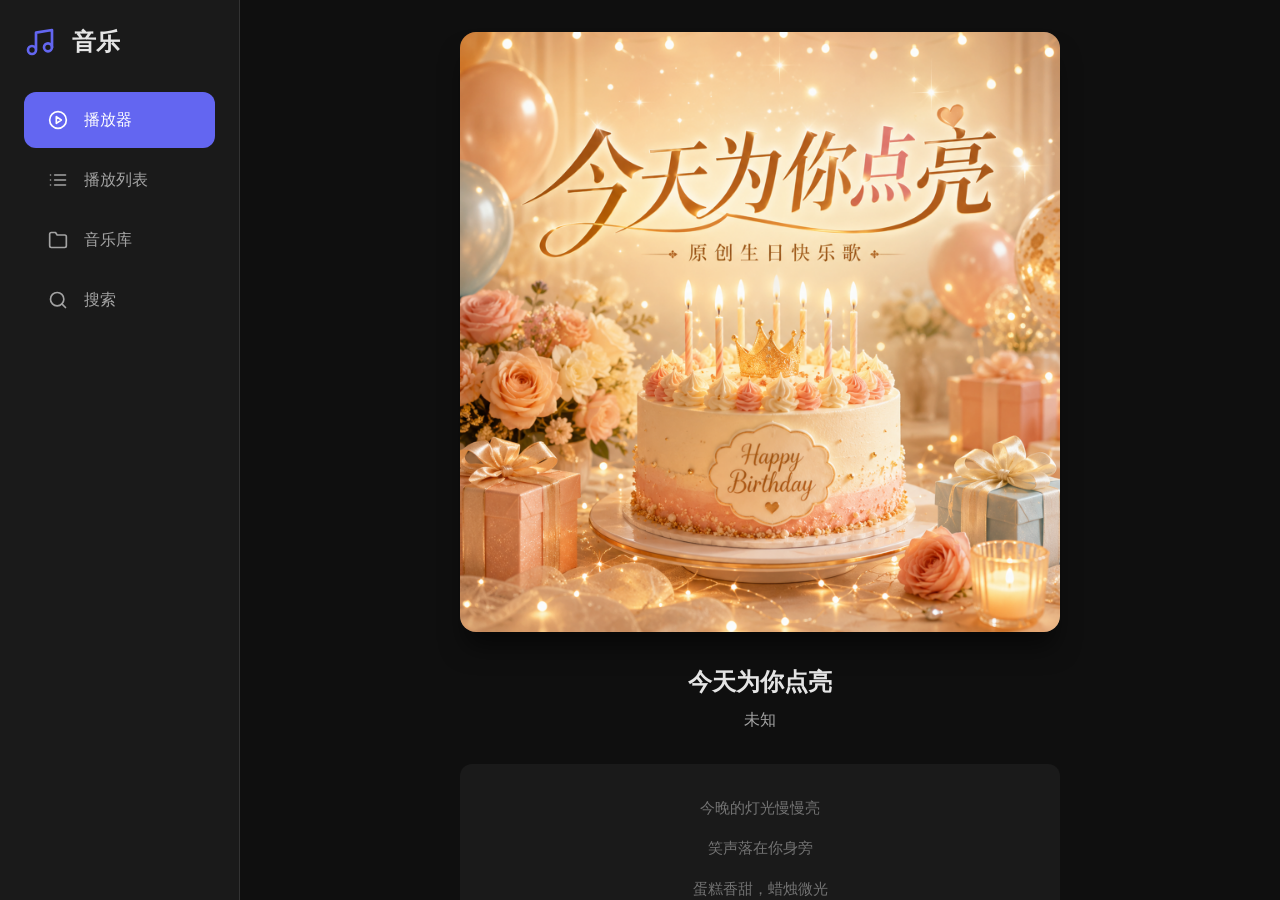
==== web/index.html @ 067a23fb "Add Android build with GitHub Actions support" ====
<!DOCTYPE html>
<html lang="zh-CN">
<head>
    <meta charset="UTF-8">
    <meta name="viewport" content="width=device-width, initial-scale=1.0, maximum-scale=1.0, user-scalable=no">
    <meta name="theme-color" content="#0f0f0f">
    <title>音乐播放器</title>
    
    <link rel="stylesheet" href="styles/reset.css">
    <link rel="stylesheet" href="styles/variables.css">
    <link rel="stylesheet" href="styles/layout.css">
    <link rel="stylesheet" href="styles/components.css">
    <link rel="stylesheet" href="styles/responsive.css">
</head>
<body>
    <div id="app">
        <!-- 侧边导航栏（桌面端） -->
        <nav class="sidebar">
            <div class="sidebar-header">
                <svg class="logo-icon" viewBox="0 0 24 24" fill="none" stroke="currentColor">
                    <path d="M9 18V5l12-2v13M9 18c0 1.657-1.343 3-3 3s-3-1.343-3-3 1.343-3 3-3 3 1.343 3 3z"/>
                    <path d="M21 16c0 1.657-1.343 3-3 3s-3-1.343-3-3 1.343-3 3-3 3 1.343 3 3z"/>
                </svg>
                <h1 class="logo-text">音乐</h1>
            </div>
            <ul class="nav-menu">
                <li class="nav-item active" data-view="player">
                    <svg viewBox="0 0 24 24"><circle cx="12" cy="12" r="10"/><polygon points="10 8 16 12 10 16"/></svg>
                    <span>播放器</span>
                </li>
                <li class="nav-item" data-view="playlist">
                    <svg viewBox="0 0 24 24"><path d="M8 6h13M8 12h13M8 18h13M3 6h.01M3 12h.01M3 18h.01"/></svg>
                    <span>播放列表</span>
                </li>
                <li class="nav-item" data-view="library">
                    <svg viewBox="0 0 24 24"><path d="M22 19a2 2 0 0 1-2 2H4a2 2 0 0 1-2-2V5a2 2 0 0 1 2-2h5l2 3h9a2 2 0 0 1 2 2z"/></svg>
                    <span>音乐库</span>
                </li>
                <li class="nav-item" data-view="search">
                    <svg viewBox="0 0 24 24"><circle cx="11" cy="11" r="8"/><path d="m21 21-4.35-4.35"/></svg>
                    <span>搜索</span>
                </li>
            </ul>
        </nav>

        <!-- 主内容区 -->
        <main class="main-content">
            <!-- 播放器视图 -->
            <section class="view" id="player-view">
                <div class="player-container">
                    <div class="player-cover">
                        <img id="cover-image" src="" alt="专辑封面" class="cover-img">
                        <div class="cover-placeholder">
                            <svg viewBox="0 0 24 24"><path d="M9 18V5l12-2v13M9 18c0 1.657-1.343 3-3 3s-3-1.343-3-3 1.343-3 3-3 3 1.343 3 3zM21 16c0 1.657-1.343 3-3 3s-3-1.343-3-3 1.343-3 3-3 3 1.343 3 3z"/></svg>
                        </div>
                    </div>
                    <div class="player-info">
                        <h2 class="track-title" id="track-title">选择音乐开始播放</h2>
                        <p class="track-artist" id="track-artist">未知艺术家</p>
                    </div>
                    <!-- 内联歌词（播放页直接可见） -->
                    <div class="player-lyrics" id="player-lyrics">
                        <p class="lyrics-empty">选择歌曲后显示歌词</p>
                    </div>
                    <div class="player-visualizer">
                        <canvas id="visualizer-canvas"></canvas>
                    </div>
                    <div class="player-progress">
                        <span class="time-current" id="time-current">0:00</span>
                        <div class="progress-bar" id="progress-bar">
                            <div class="progress-fill" id="progress-fill"></div>
                            <div class="progress-handle" id="progress-handle"></div>
                        </div>
                        <span class="time-duration" id="time-duration">0:00</span>
                    </div>
                    <div class="player-controls">
                        <button class="control-btn" id="btn-mode" title="播放模式">
                            <svg viewBox="0 0 24 24"><path d="M17 1l4 4-4 4M3 11V9a4 4 0 0 1 4-4h14M7 23l-4-4 4-4M21 13v2a4 4 0 0 1-4 4H3"/></svg>
                        </button>
                        <button class="control-btn" id="btn-prev" title="上一首">
                            <svg viewBox="0 0 24 24"><polygon points="11 19 2 12 11 5"/><polygon points="22 19 13 12 22 5"/></svg>
                        </button>
                        <button class="control-btn control-btn-play" id="btn-play" title="播放">
                            <svg class="icon-play" viewBox="0 0 24 24"><polygon points="5 3 19 12 5 21"/></svg>
                            <svg class="icon-pause" viewBox="0 0 24 24" style="display:none;"><rect x="6" y="4" width="4" height="16"/><rect x="14" y="4" width="4" height="16"/></svg>
                        </button>
                        <button class="control-btn" id="btn-next" title="下一首">
                            <svg viewBox="0 0 24 24"><polygon points="13 19 22 12 13 5"/><polygon points="2 19 11 12 2 5"/></svg>
                        </button>
                        <button class="control-btn" id="btn-lyrics" title="歌词">
                            <svg viewBox="0 0 24 24"><path d="M14 2H6a2 2 0 0 0-2 2v16a2 2 0 0 0 2 2h12a2 2 0 0 0 2-2V8z"/><polyline points="14 2 14 8 20 8"/><line x1="8" y1="13" x2="16" y2="13"/><line x1="8" y1="17" x2="14" y2="17"/></svg>
                        </button>
                        <button class="control-btn" id="btn-volume" title="音量">
                            <svg class="icon-volume-high" viewBox="0 0 24 24"><polygon points="11 5 6 9 2 9 2 15 6 15 11 19"/><path d="M19.07 4.93a10 10 0 0 1 0 14.14M15.54 8.46a5 5 0 0 1 0 7.07"/></svg>
                            <svg class="icon-volume-mute" viewBox="0 0 24 24" style="display:none;"><polygon points="11 5 6 9 2 9 2 15 6 15 11 19"/><line x1="23" y1="9" x2="17" y2="15"/><line x1="17" y1="9" x2="23" y2="15"/></svg>
                        </button>
                    </div>
                    <div class="player-volume">
                        <div class="volume-bar" id="volume-bar">
                            <div class="volume-fill" id="volume-fill"></div>
                            <div class="volume-handle" id="volume-handle"></div>
                        </div>
                    </div>
                </div>
            </section>

            <!-- 播放列表视图 -->
            <section class="view" id="playlist-view" style="display:none;">
                <div class="view-header">
                    <h2>播放列表</h2>
                    <button class="btn-secondary" id="btn-clear-playlist">清空列表</button>
                </div>
                <div class="playlist-container" id="playlist-container">
                    <div class="empty-state">
                        <svg viewBox="0 0 24 24"><path d="M8 6h13M8 12h13M8 18h13M3 6h.01M3 12h.01M3 18h.01"/></svg>
                        <p>播放列表为空</p>
                        <p class="empty-hint">从音乐库添加音乐</p>
                    </div>
                </div>
            </section>

            <!-- 音乐库视图 -->
            <section class="view" id="library-view" style="display:none;">
                <div class="view-header">
                    <h2>音乐库</h2>
                </div>
                <div class="library-tabs">
                </div>
                <div class="library-container" id="library-container">
                    <div class="empty-state">
                        <svg viewBox="0 0 24 24"><path d="M22 19a2 2 0 0 1-2 2H4a2 2 0 0 1-2-2V5a2 2 0 0 1 2-2h5l2 3h9a2 2 0 0 1 2 2z"/></svg>
                        <p>音乐库为空</p>
                        <p class="empty-hint">添加本地文件或URL开始</p>
                    </div>
                </div>
            </section>

            <!-- 搜索视图 -->
            <section class="view" id="search-view" style="display:none;">
                <div class="search-header">
                    <div class="search-box">
                        <svg viewBox="0 0 24 24"><circle cx="11" cy="11" r="8"/><path d="m21 21-4.35-4.35"/></svg>
                        <input type="text" id="search-input" placeholder="搜索歌曲、艺术家、专辑..." autocomplete="off">
                    </div>
                </div>
                <div class="search-results" id="search-results">
                    <div class="empty-state">
                        <svg viewBox="0 0 24 24"><circle cx="11" cy="11" r="8"/><path d="m21 21-4.35-4.35"/></svg>
                        <p>输入关键词搜索</p>
                    </div>
                </div>
            </section>

            <!-- 歌词面板（悬浮） -->
            <aside class="lyrics-panel" id="lyrics-panel">
                <div class="lyrics-header">
                    <h3>歌词</h3>
                    <button class="btn-close" id="btn-close-lyrics">
                        <svg viewBox="0 0 24 24"><line x1="18" y1="6" x2="6" y2="18"/><line x1="6" y1="6" x2="18" y2="18"/></svg>
                    </button>
                </div>
                <div class="lyrics-content" id="lyrics-content">
                    <p class="lyrics-empty">暂无歌词</p>
                </div>
            </aside>
        </main>

        <!-- 底部迷你播放器（移动端） -->
        <div class="mini-player">
            <div class="mini-player-info">
                <img class="mini-cover" id="mini-cover" src="" alt="">
                <div class="mini-text">
                    <p class="mini-title" id="mini-title">未播放</p>
                    <p class="mini-artist" id="mini-artist">-</p>
                </div>
            </div>
            <div class="mini-controls">
                <button class="mini-btn" id="mini-btn-play">
                    <svg class="icon-play" viewBox="0 0 24 24"><polygon points="5 3 19 12 5 21"/></svg>
                    <svg class="icon-pause" viewBox="0 0 24 24" style="display:none;"><rect x="6" y="4" width="4" height="16"/><rect x="14" y="4" width="4" height="16"/></svg>
                </button>
                <button class="mini-btn" id="mini-btn-next">
                    <svg viewBox="0 0 24 24"><polygon points="13 19 22 12 13 5"/><polygon points="2 19 11 12 2 5"/></svg>
                </button>
            </div>
            <div class="mini-progress" id="mini-progress"></div>
        </div>

        <!-- 移动端底部导航 -->
        <nav class="bottom-nav">
            <button class="bottom-nav-item active" data-view="player">
                <svg viewBox="0 0 24 24"><circle cx="12" cy="12" r="10"/><polygon points="10 8 16 12 10 16"/></svg>
                <span>播放</span>
            </button>
            <button class="bottom-nav-item" data-view="playlist">
                <svg viewBox="0 0 24 24"><path d="M8 6h13M8 12h13M8 18h13M3 6h.01M3 12h.01M3 18h.01"/></svg>
                <span>列表</span>
            </button>
            <button class="bottom-nav-item" data-view="library">
                <svg viewBox="0 0 24 24"><path d="M22 19a2 2 0 0 1-2 2H4a2 2 0 0 1-2-2V5a2 2 0 0 1 2-2h5l2 3h9a2 2 0 0 1 2 2z"/></svg>
                <span>音乐库</span>
            </button>
            <button class="bottom-nav-item" data-view="search">
                <svg viewBox="0 0 24 24"><circle cx="11" cy="11" r="8"/><path d="m21 21-4.35-4.35"/></svg>
                <span>搜索</span>
            </button>
        </nav>
    </div>

    <!-- 脚本加载 -->
    <script type="module" src="scripts/app.js"></script>
</body>
</html>
---- web/styles/variables.css ----
/* CSS变量系统 */
:root {
    /* 色彩 */
    --color-primary: #6366f1;
    --color-primary-hover: #4f46e5;
    --color-secondary: #22c55e;
    --color-background: #0f0f0f;
    --color-surface: #1a1a1a;
    --color-surface-hover: #262626;
    --color-border: #333333;
    --color-text-primary: #e5e5e5;
    --color-text-secondary: #a3a3a3;
    --color-text-tertiary: #737373;
    
    /* 间距 */
    --spacing-xs: 0.25rem;
    --spacing-sm: 0.5rem;
    --spacing-md: 1rem;
    --spacing-lg: 1.5rem;
    --spacing-xl: 2rem;
    --spacing-2xl: 3rem;
    
    /* 圆角 */
    --radius-sm: 0.375rem;
    --radius-md: 0.5rem;
    --radius-lg: 0.75rem;
    --radius-xl: 1rem;
    --radius-full: 9999px;
    
    /* 阴影 */
    --shadow-sm: 0 1px 2px 0 rgba(0, 0, 0, 0.5);
    --shadow-md: 0 4px 6px -1px rgba(0, 0, 0, 0.5);
    --shadow-lg: 0 10px 15px -3px rgba(0, 0, 0, 0.5);
    --shadow-xl: 0 20px 25px -5px rgba(0, 0, 0, 0.5);
    
    /* 模糊 */
    --blur-sm: 8px;
    --blur-md: 16px;
    --blur-lg: 24px;
    
    /* 过渡 */
    --transition-fast: 0.15s ease-out;
    --transition-base: 0.2s ease-out;
    --transition-slow: 0.3s ease-out;
    
    /* 尺寸 */
    --sidebar-width: 240px;
    --mini-player-height: 80px;
    --bottom-nav-height: 64px;
    --header-height: 64px;
    
    /* Z-index */
    --z-dropdown: 1000;
    --z-modal: 2000;
    --z-toast: 3000;
}

/* 磨砂玻璃效果 */
.glass {
    background: rgba(26, 26, 26, 0.7);
    backdrop-filter: blur(var(--blur-md));
    -webkit-backdrop-filter: blur(var(--blur-md));
}

.glass-light {
    background: rgba(26, 26, 26, 0.4);
    backdrop-filter: blur(var(--blur-sm));
    -webkit-backdrop-filter: blur(var(--blur-sm));
}
---- web/styles/layout.css ----
/* 基础布局 */
body {
    background: var(--color-background);
    color: var(--color-text-primary);
    min-height: 100vh;
}

#app {
    display: flex;
    height: 100vh;
    overflow: hidden;
}

/* 侧边导航栏 */
.sidebar {
    width: var(--sidebar-width);
    background: var(--color-surface);
    border-right: 1px solid var(--color-border);
    display: flex;
    flex-direction: column;
    padding: var(--spacing-lg);
    flex-shrink: 0;
}

.sidebar-header {
    display: flex;
    align-items: center;
    gap: var(--spacing-md);
    margin-bottom: var(--spacing-xl);
}

.logo-icon {
    width: 32px;
    height: 32px;
    color: var(--color-primary);
}

.logo-text {
    font-size: 1.5rem;
    font-weight: 700;
}

.nav-menu {
    display: flex;
    flex-direction: column;
    gap: var(--spacing-xs);
}

.nav-item {
    display: flex;
    align-items: center;
    gap: var(--spacing-md);
    padding: var(--spacing-md) var(--spacing-lg);
    border-radius: var(--radius-lg);
    color: var(--color-text-secondary);
    transition: all var(--transition-base);
    cursor: pointer;
}

.nav-item svg {
    width: 20px;
    height: 20px;
}

.nav-item:hover {
    background: var(--color-surface-hover);
    color: var(--color-text-primary);
}

.nav-item.active {
    background: var(--color-primary);
    color: white;
}

/* 主内容区 */
.main-content {
    flex: 1;
    overflow-y: auto;
    overflow-x: hidden;
    padding: var(--spacing-xl);
    position: relative;
}

.view {
    max-width: 1200px;
    margin: 0 auto;
}

.view-header {
    display: flex;
    justify-content: space-between;
    align-items: center;
    margin-bottom: var(--spacing-xl);
}

.view-header h2 {
    font-size: 2rem;
    font-weight: 700;
}

/* 底部迷你播放器（移动端默认隐藏） */
.mini-player {
    display: none;
    position: fixed;
    bottom: var(--bottom-nav-height);
    left: 0;
    right: 0;
    height: var(--mini-player-height);
    background: var(--color-surface);
    border-top: 1px solid var(--color-border);
    padding: var(--spacing-md);
    z-index: 900;
}

.mini-player-info {
    display: flex;
    align-items: center;
    gap: var(--spacing-md);
    flex: 1;
}

.mini-cover {
    width: 48px;
    height: 48px;
    border-radius: var(--radius-md);
    background: var(--color-surface-hover);
    object-fit: cover;
}

.mini-text {
    flex: 1;
    min-width: 0;
}

.mini-title, .mini-artist {
    white-space: nowrap;
    overflow: hidden;
    text-overflow: ellipsis;
}

.mini-title {
    font-weight: 600;
    font-size: 0.875rem;
}

.mini-artist {
    font-size: 0.75rem;
    color: var(--color-text-secondary);
}

.mini-controls {
    display: flex;
    gap: var(--spacing-sm);
}

.mini-btn {
    width: 40px;
    height: 40px;
    display: flex;
    align-items: center;
    justify-content: center;
    border-radius: var(--radius-full);
    transition: all var(--transition-base);
}

.mini-btn svg {
    width: 20px;
    height: 20px;
}

.mini-btn:active {
    transform: scale(0.95);
}

.mini-progress {
    position: absolute;
    top: 0;
    left: 0;
    height: 3px;
    background: var(--color-primary);
    width: 0%;
    transition: width 0.1s linear;
}

/* 底部导航栏（移动端默认隐藏） */
.bottom-nav {
    display: none;
    position: fixed;
    bottom: 0;
    left: 0;
    right: 0;
    height: var(--bottom-nav-height);
    background: var(--color-surface);
    border-top: 1px solid var(--color-border);
    padding: var(--spacing-xs) 0;
    z-index: 1000;
}

.bottom-nav-item {
    flex: 1;
    display: flex;
    flex-direction: column;
    align-items: center;
    justify-content: center;
    gap: var(--spacing-xs);
    color: var(--color-text-secondary);
    transition: color var(--transition-base);
}

.bottom-nav-item svg {
    width: 24px;
    height: 24px;
}

.bottom-nav-item span {
    font-size: 0.75rem;
}

.bottom-nav-item.active {
    color: var(--color-primary);
}

/* 空状态 */
.empty-state {
    display: flex;
    flex-direction: column;
    align-items: center;
    justify-content: center;
    padding: var(--spacing-2xl);
    color: var(--color-text-tertiary);
    text-align: center;
}

.empty-state svg {
    width: 64px;
    height: 64px;
    margin-bottom: var(--spacing-lg);
    opacity: 0.5;
}

.empty-state p:first-of-type {
    font-size: 1.125rem;
    font-weight: 600;
    margin-bottom: var(--spacing-sm);
}

.empty-hint {
    font-size: 0.875rem;
}

/* 歌词面板 */
.lyrics-panel {
    position: fixed;
    top: 0;
    right: -400px;
    width: 400px;
    height: 100vh;
    background: var(--color-surface);
    border-left: 1px solid var(--color-border);
    transition: right var(--transition-slow);
    z-index: 1500;
    display: flex;
    flex-direction: column;
}

.lyrics-panel.active {
    right: 0;
}

.lyrics-header {
    display: flex;
    justify-content: space-between;
    align-items: center;
    padding: var(--spacing-lg);
    border-bottom: 1px solid var(--color-border);
}

.lyrics-header h3 {
    font-size: 1.25rem;
    font-weight: 600;
}

.btn-close {
    width: 32px;
    height: 32px;
    display: flex;
    align-items: center;
    justify-content: center;
    border-radius: var(--radius-md);
    transition: background var(--transition-base);
}

.btn-close:hover {
    background: var(--color-surface-hover);
}

.lyrics-content {
    flex: 1;
    overflow-y: auto;
    padding: var(--spacing-lg);
}

.lyrics-empty {
    text-align: center;
    color: var(--color-text-tertiary);
    padding: var(--spacing-2xl);
}
---- web/styles/components.css ----
/* 播放器组件 */
.player-container {
    max-width: 600px;
    margin: 0 auto;
    display: flex;
    flex-direction: column;
    gap: var(--spacing-xl);
}

.player-cover {
    position: relative;
    width: 100%;
    aspect-ratio: 1;
    border-radius: var(--radius-xl);
    overflow: hidden;
    background: var(--color-surface);
    box-shadow: var(--shadow-xl);
}

.cover-img {
    width: 100%;
    height: 100%;
    object-fit: cover;
}

.cover-placeholder {
    position: absolute;
    inset: 0;
    display: flex;
    align-items: center;
    justify-content: center;
    background: linear-gradient(135deg, var(--color-surface), var(--color-surface-hover));
}

.cover-placeholder svg {
    width: 120px;
    height: 120px;
    color: var(--color-text-tertiary);
}

.player-info {
    text-align: center;
}

.track-title {
    font-size: 1.5rem;
    font-weight: 700;
    margin-bottom: var(--spacing-sm);
}

.track-artist {
    font-size: 1rem;
    color: var(--color-text-secondary);
}

/* 可视化 */
.player-visualizer {
    width: 100%;
    height: 80px;
    background: var(--color-surface);
    border-radius: var(--radius-lg);
    overflow: hidden;
}

#visualizer-canvas {
    width: 100%;
    height: 100%;
    display: block;
}

/* 进度条 */
.player-progress {
    display: flex;
    align-items: center;
    gap: var(--spacing-md);
}

.time-current, .time-duration {
    font-size: 0.875rem;
    color: var(--color-text-secondary);
    min-width: 40px;
    text-align: center;
}

.progress-bar {
    flex: 1;
    height: 6px;
    background: var(--color-surface);
    border-radius: var(--radius-full);
    position: relative;
    cursor: pointer;
}

.progress-fill {
    height: 100%;
    background: var(--color-primary);
    border-radius: var(--radius-full);
    width: 0%;
    transition: width 0.1s linear;
}

.progress-handle {
    position: absolute;
    top: 50%;
    left: 0%;
    width: 14px;
    height: 14px;
    background: white;
    border-radius: var(--radius-full);
    transform: translate(-50%, -50%);
    box-shadow: var(--shadow-md);
    opacity: 0;
    transition: opacity var(--transition-base);
}

.progress-bar:hover .progress-handle {
    opacity: 1;
}

/* 播放控制 */
.player-controls {
    display: flex;
    align-items: center;
    justify-content: center;
    gap: var(--spacing-lg);
}

.control-btn {
    width: 48px;
    height: 48px;
    display: flex;
    align-items: center;
    justify-content: center;
    border-radius: var(--radius-full);
    transition: all var(--transition-base);
}

.control-btn svg {
    width: 24px;
    height: 24px;
}

.control-btn:hover {
    background: var(--color-surface-hover);
}

.control-btn:active {
    transform: scale(0.95);
}

.control-btn-play {
    width: 64px;
    height: 64px;
    background: var(--color-primary);
    box-shadow: var(--shadow-lg);
}

.control-btn-play svg {
    width: 28px;
    height: 28px;
}

.control-btn-play:hover {
    background: var(--color-primary-hover);
    transform: scale(1.05);
}

/* 音量控制 */
.player-volume {
    display: flex;
    justify-content: center;
}

.volume-bar {
    width: 120px;
    height: 6px;
    background: var(--color-surface);
    border-radius: var(--radius-full);
    position: relative;
    cursor: pointer;
}

.volume-fill {
    height: 100%;
    background: var(--color-primary);
    border-radius: var(--radius-full);
    width: 70%;
}

.volume-handle {
    position: absolute;
    top: 50%;
    left: 70%;
    width: 14px;
    height: 14px;
    background: white;
    border-radius: var(--radius-full);
    transform: translate(-50%, -50%);
    box-shadow: var(--shadow-md);
    opacity: 0;
    transition: opacity var(--transition-base);
}

.volume-bar:hover .volume-handle {
    opacity: 1;
}

/* 按钮样式 */
.btn-primary, .btn-secondary {
    padding: var(--spacing-sm) var(--spacing-lg);
    border-radius: var(--radius-md);
    font-weight: 600;
    transition: all var(--transition-base);
}

.btn-primary {
    background: var(--color-primary);
    color: white;
}

.btn-primary:hover {
    background: var(--color-primary-hover);
}

.btn-secondary {
    background: var(--color-surface);
    color: var(--color-text-primary);
    border: 1px solid var(--color-border);
}

.btn-secondary:hover {
    background: var(--color-surface-hover);
}

/* 播放列表 */
.playlist-container {
    background: var(--color-surface);
    border-radius: var(--radius-lg);
    overflow: hidden;
}

.playlist-item {
    display: flex;
    align-items: center;
    gap: var(--spacing-md);
    padding: var(--spacing-md);
    border-bottom: 1px solid var(--color-border);
    cursor: pointer;
    transition: background var(--transition-base);
}

.playlist-item:last-child {
    border-bottom: none;
}

.playlist-item:hover {
    background: var(--color-surface-hover);
}

.playlist-item.active {
    background: rgba(99, 102, 241, 0.1);
}

.playlist-item-cover {
    width: 48px;
    height: 48px;
    border-radius: var(--radius-sm);
    background: var(--color-surface-hover);
    object-fit: cover;
}

.playlist-item-info {
    flex: 1;
    min-width: 0;
}

.playlist-item-title {
    font-weight: 600;
    white-space: nowrap;
    overflow: hidden;
    text-overflow: ellipsis;
}

.playlist-item-artist {
    font-size: 0.875rem;
    color: var(--color-text-secondary);
    white-space: nowrap;
    overflow: hidden;
    text-overflow: ellipsis;
}

.playlist-item-duration {
    font-size: 0.875rem;
    color: var(--color-text-tertiary);
}

/* 音乐库 */
.library-actions {
    display: flex;
    gap: var(--spacing-md);
}

.library-tabs {
    display: flex;
    gap: var(--spacing-md);
    margin-bottom: var(--spacing-xl);
    border-bottom: 1px solid var(--color-border);
    overflow-x: auto;
    scrollbar-width: none;
}

.library-tabs::-webkit-scrollbar {
    display: none;
}

.tab-btn {
    padding: var(--spacing-md) var(--spacing-lg);
    color: var(--color-text-secondary);
    border-bottom: 2px solid transparent;
    transition: all var(--transition-base);
    white-space: nowrap;
    flex-shrink: 0;
}

.tab-btn:hover {
    color: var(--color-text-primary);
}

.tab-btn.active {
    color: var(--color-primary);
    border-bottom-color: var(--color-primary);
}

.library-container {
    display: grid;
    grid-template-columns: repeat(auto-fill, minmax(160px, 1fr));
    gap: var(--spacing-lg);
}

.library-card {
    background: var(--color-surface);
    border-radius: var(--radius-lg);
    overflow: hidden;
    cursor: pointer;
    transition: all var(--transition-base);
}

.library-card:hover {
    background: var(--color-surface-hover);
    transform: translateY(-4px);
    box-shadow: var(--shadow-lg);
}

.library-card-cover {
    width: 100%;
    aspect-ratio: 1;
    background: var(--color-surface-hover);
    object-fit: cover;
}

.library-card-info {
    padding: var(--spacing-md);
    position: relative;
}

.library-card-title {
    font-weight: 600;
    margin-bottom: var(--spacing-xs);
    white-space: nowrap;
    overflow: hidden;
    text-overflow: ellipsis;
}

.library-card-artist {
    font-size: 0.875rem;
    color: var(--color-text-secondary);
    white-space: nowrap;
    overflow: hidden;
    text-overflow: ellipsis;
    margin-bottom: var(--spacing-xs);
}

.category-badge {
    display: inline-block;
    padding: 2px 8px;
    font-size: 0.75rem;
    background: rgba(99, 102, 241, 0.2);
    color: var(--color-primary);
    border-radius: var(--radius-sm);
    margin-top: var(--spacing-xs);
}

/* 搜索 */
.search-header {
    margin-bottom: var(--spacing-xl);
}

.search-box {
    position: relative;
    max-width: 600px;
}

.search-box svg {
    position: absolute;
    left: var(--spacing-md);
    top: 50%;
    transform: translateY(-50%);
    width: 20px;
    height: 20px;
    color: var(--color-text-tertiary);
}

#search-input {
    width: 100%;
    padding: var(--spacing-md) var(--spacing-md) var(--spacing-md) 48px;
    background: var(--color-surface);
    border: 1px solid var(--color-border);
    border-radius: var(--radius-lg);
    color: var(--color-text-primary);
    font-size: 1rem;
    transition: all var(--transition-base);
}

#search-input:focus {
    border-color: var(--color-primary);
    box-shadow: 0 0 0 3px rgba(99, 102, 241, 0.1);
}

.search-results {
    background: var(--color-surface);
    border-radius: var(--radius-lg);
    overflow: hidden;
}

/* 歌词 */
.player-lyrics {
    width: 100%;
    min-height: 120px;
    max-height: 180px;
    background: var(--color-surface);
    border-radius: var(--radius-lg);
    overflow: hidden;
    position: relative;
}

.player-lyrics .lyrics-scroll {
    height: 180px;
    overflow-y: auto;
    padding: var(--spacing-lg) var(--spacing-md);
    scroll-behavior: smooth;
    text-align: center;
}

.player-lyrics .lyrics-empty {
    padding: var(--spacing-xl);
    color: var(--color-text-tertiary);
    text-align: center;
}

.player-lyrics .lyrics-line {
    padding: 8px 12px;
    color: var(--color-text-tertiary);
    font-size: 0.95rem;
    line-height: 1.6;
    transition: all var(--transition-base);
    cursor: pointer;
    border-radius: var(--radius-md);
}

.player-lyrics .lyrics-line:hover {
    color: var(--color-text-secondary);
    background: rgba(255, 255, 255, 0.03);
}

.player-lyrics .lyrics-line.active {
    color: var(--color-primary);
    font-weight: 700;
    font-size: 1.1rem;
}

.lyrics-line {
    padding: var(--spacing-sm) 0;
    color: var(--color-text-tertiary);
    transition: all var(--transition-base);
    cursor: pointer;
}

.lyrics-line:hover {
    color: var(--color-text-secondary);
}

.lyrics-line.active {
    color: var(--color-text-primary);
    font-weight: 600;
    font-size: 1.125rem;
}

.lyrics-content .lyrics-line {
    padding: 10px 8px;
    border-radius: var(--radius-md);
}

.lyrics-content .lyrics-line.active {
    color: var(--color-primary);
    background: rgba(99, 102, 241, 0.08);
}
---- web/styles/responsive.css ----
/* 响应式设计 - 移动优先 */

/* 平板及以下（< 768px） */
@media (max-width: 767px) {
    /* 隐藏桌面侧边栏 */
    .sidebar {
        display: none;
    }
    
    /* 主内容区调整 */
    .main-content {
        padding: var(--spacing-md);
        padding-bottom: calc(var(--bottom-nav-height) + var(--mini-player-height) + var(--spacing-md));
    }
    
    /* 显示底部导航 */
    .bottom-nav {
        display: flex;
    }
    
    /* 显示迷你播放器 */
    .mini-player {
        display: flex;
    }
    
    /* 播放器容器调整 */
    .player-container {
        gap: var(--spacing-lg);
    }
    
    .player-cover {
        max-width: 320px;
        margin: 0 auto;
    }
    
    .track-title {
        font-size: 1.25rem;
    }
    
    .track-artist {
        font-size: 0.875rem;
    }
    
    /* 控制按钮调整 */
    .control-btn {
        width: 44px;
        height: 44px;
    }
    
    .control-btn svg {
        width: 20px;
        height: 20px;
    }
    
    .control-btn-play {
        width: 56px;
        height: 56px;
    }
    
    .control-btn-play svg {
        width: 24px;
        height: 24px;
    }
    
    /* 视图头部调整 */
    .view-header {
        flex-direction: column;
        align-items: flex-start;
        gap: var(--spacing-md);
    }
    
    .view-header h2 {
        font-size: 1.5rem;
    }
    
    .library-actions {
        width: 100%;
    }
    
    .library-actions .btn-primary,
    .library-actions .btn-secondary {
        flex: 1;
        text-align: center;
    }
    
    /* 音乐库网格调整 */
    .library-container {
        grid-template-columns: repeat(auto-fill, minmax(140px, 1fr));
        gap: var(--spacing-md);
    }
    
    /* 歌词面板调整 */
    .lyrics-panel {
        width: 100%;
        right: -100%;
    }
    
    /* 播放列表项调整 */
    .playlist-item {
        padding: var(--spacing-sm) var(--spacing-md);
    }
    
    .playlist-item-cover {
        width: 40px;
        height: 40px;
    }
    
    .playlist-item-title {
        font-size: 0.875rem;
    }
    
    .playlist-item-artist {
        font-size: 0.75rem;
    }
}

/* 小手机（< 375px） */
@media (max-width: 374px) {
    .player-cover {
        max-width: 280px;
    }
    
    .track-title {
        font-size: 1.125rem;
    }
    
    .library-container {
        grid-template-columns: repeat(auto-fill, minmax(120px, 1fr));
    }
    
    .control-btn {
        width: 40px;
        height: 40px;
    }
    
    .control-btn-play {
        width: 52px;
        height: 52px;
    }
}

/* 平板（768px - 1023px） */
@media (min-width: 768px) and (max-width: 1023px) {
    .sidebar {
        width: 200px;
    }
    
    .main-content {
        padding: var(--spacing-lg);
    }
    
    .library-container {
        grid-template-columns: repeat(auto-fill, minmax(150px, 1fr));
    }
}

/* 桌面（≥ 1024px） */
@media (min-width: 1024px) {
    .library-container {
        grid-template-columns: repeat(auto-fill, minmax(180px, 1fr));
    }
    
    /* 鼠标悬停效果增强 */
    .playlist-item:hover .playlist-item-title {
        color: var(--color-primary);
    }
    
    .library-card:hover .library-card-title {
        color: var(--color-primary);
    }
}

/* 大屏（≥ 1440px） */
@media (min-width: 1440px) {
    .sidebar {
        width: 280px;
    }
    
    .main-content {
        padding: var(--spacing-2xl);
    }
    
    .player-container {
        max-width: 700px;
    }
    
    .library-container {
        grid-template-columns: repeat(auto-fill, minmax(200px, 1fr));
    }
}

/* 触摸设备优化 */
@media (hover: none) and (pointer: coarse) {
    /* 增大可点击区域 */
    .control-btn {
        min-width: 48px;
        min-height: 48px;
    }
    
    .nav-item {
        min-height: 48px;
    }
    
    .tab-btn {
        min-height: 48px;
    }
    
    /* 移除悬停效果 */
    .progress-handle,
    .volume-handle {
        opacity: 1;
    }
}

/* 横屏优化（移动设备） */
@media (max-width: 767px) and (orientation: landscape) {
    .player-cover {
        max-width: 240px;
    }
    
    .player-container {
        gap: var(--spacing-md);
    }
    
    .player-visualizer {
        height: 60px;
    }
}

/* 打印样式 */
@media print {
    .sidebar,
    .bottom-nav,
    .mini-player,
    .player-controls,
    .lyrics-panel {
        display: none;
    }
    
    .main-content {
        padding: 0;
    }
}

/* 深色主题（已默认） */
@media (prefers-color-scheme: dark) {
    /* 已在变量中定义 */
}

/* 减少动画（无障碍） */
@media (prefers-reduced-motion: reduce) {
    * {
        animation-duration: 0.01ms !important;
        animation-iteration-count: 1 !important;
        transition-duration: 0.01ms !important;
    }
    
    .cover-img {
        animation: none !important;
    }
}
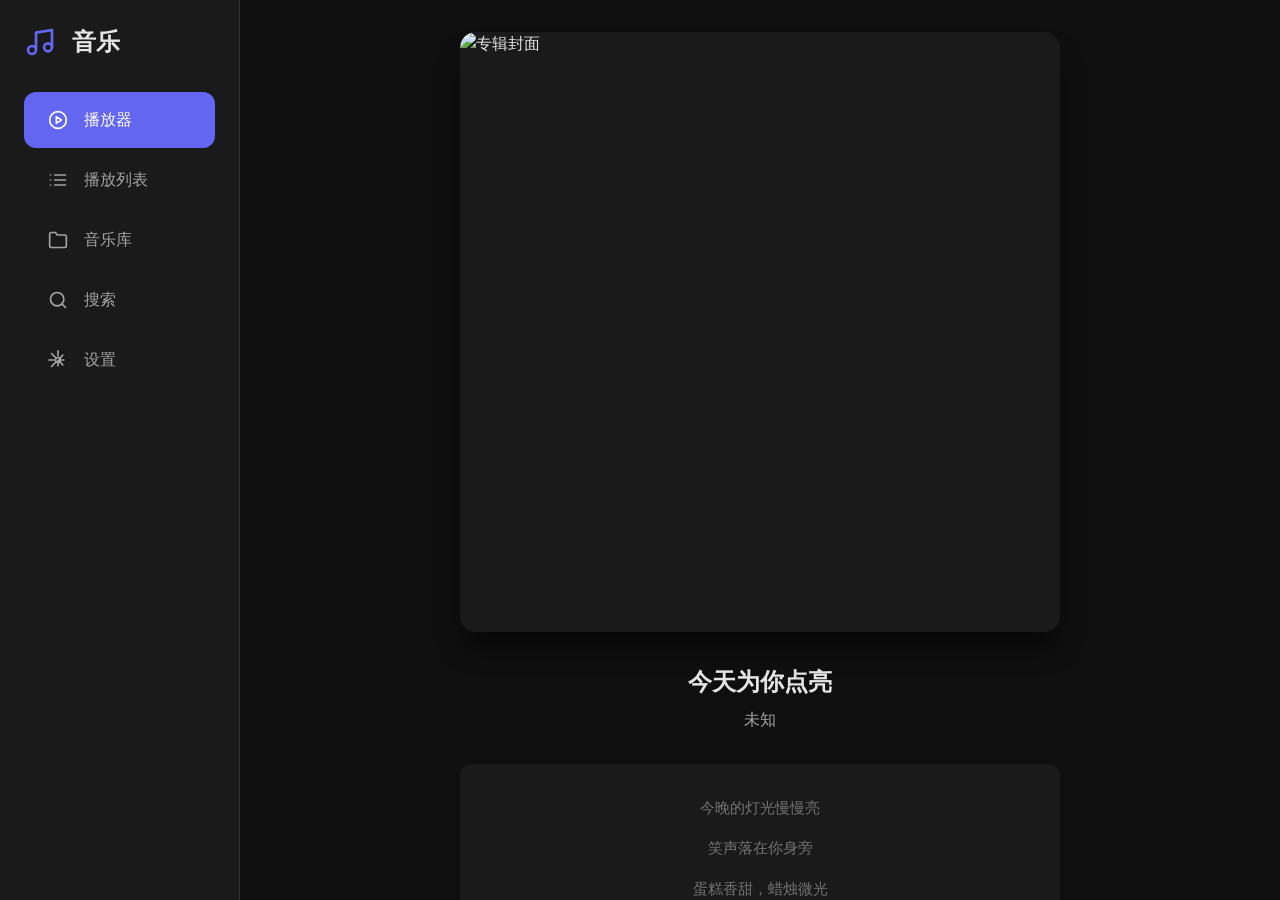
==== commit a5a47a0b: "全面修复Android构建配置：升级Gradle、Android SDK、依赖版本" ====
--- a/web/index.html
+++ b/web/index.html
@@ -40,6 +40,10 @@
                     <svg viewBox="0 0 24 24"><circle cx="11" cy="11" r="8"/><path d="m21 21-4.35-4.35"/></svg>
                     <span>搜索</span>
                 </li>
+                <li class="nav-item" data-view="settings">
+                    <svg viewBox="0 0 24 24"><circle cx="12" cy="12" r="3"/><path d="M12 1v6m0 6v6M4.22 4.22l4.24 4.24m5.08 5.08l4.24 4.24M1 12h6m6 0h6M4.22 19.78l4.24-4.24m5.08-5.08l4.24-4.24"/></svg>
+                    <span>设置</span>
+                </li>
             </ul>
         </nav>
 
@@ -147,6 +151,42 @@
                     <div class="empty-state">
                         <svg viewBox="0 0 24 24"><circle cx="11" cy="11" r="8"/><path d="m21 21-4.35-4.35"/></svg>
                         <p>输入关键词搜索</p>
+                    </div>
+                </div>
+            </section>
+
+            <!-- 设置视图 -->
+            <section class="view" id="settings-view" style="display:none;">
+                <div class="view-header">
+                    <h2>设置</h2>
+                </div>
+                <div class="settings-container">
+                    <div class="settings-section">
+                        <h3 class="settings-section-title">服务器配置</h3>
+                        <div class="settings-item">
+                            <div class="settings-item-info">
+                                <label for="use-remote-server">使用远程服务器</label>
+                                <p class="settings-item-desc">启用后将从远程服务器加载音频文件</p>
+                            </div>
+                            <label class="switch">
+                                <input type="checkbox" id="use-remote-server">
+                                <span class="slider"></span>
+                            </label>
+                        </div>
+                        <div class="settings-item">
+                            <div class="settings-item-info">
+                                <label for="server-base-url">服务器基础URL</label>
+                                <p class="settings-item-desc">例如：https://your-domain.com/music 或 http://192.168.1.100:8080</p>
+                            </div>
+                            <input type="text" id="server-base-url" class="settings-input" placeholder="输入服务器地址">
+                        </div>
+                        <div class="settings-item">
+                            <button class="btn-primary" id="btn-save-server-config">保存配置</button>
+                            <button class="btn-secondary" id="btn-test-server">测试连接</button>
+                        </div>
+                        <div class="settings-item">
+                            <div class="settings-status" id="server-status"></div>
+                        </div>
                     </div>
                 </div>
             </section>
@@ -204,6 +244,10 @@
                 <svg viewBox="0 0 24 24"><circle cx="11" cy="11" r="8"/><path d="m21 21-4.35-4.35"/></svg>
                 <span>搜索</span>
             </button>
+            <button class="bottom-nav-item" data-view="settings">
+                <svg viewBox="0 0 24 24"><circle cx="12" cy="12" r="3"/><path d="M12 1v6m0 6v6M4.22 4.22l4.24 4.24m5.08 5.08l4.24 4.24M1 12h6m6 0h6M4.22 19.78l4.24-4.24m5.08-5.08l4.24-4.24"/></svg>
+                <span>设置</span>
+            </button>
         </nav>
     </div>
 
--- a/web/styles/components.css
+++ b/web/styles/components.css
@@ -503,4 +503,124 @@
 .lyrics-content .lyrics-line.active {
     color: var(--color-primary);
     background: rgba(99, 102, 241, 0.08);
+}
+
+/* 设置页面 */
+.settings-container {
+    max-width: 800px;
+    margin: 0 auto;
+}
+
+.settings-section {
+    background: var(--color-surface);
+    border-radius: var(--radius-lg);
+    padding: var(--spacing-xl);
+    margin-bottom: var(--spacing-lg);
+}
+
+.settings-section-title {
+    font-size: 1.125rem;
+    font-weight: 600;
+    margin-bottom: var(--spacing-lg);
+    padding-bottom: var(--spacing-md);
+    border-bottom: 1px solid var(--color-border);
+}
+
+.settings-item {
+    display: flex;
+    align-items: center;
+    justify-content: space-between;
+    padding: var(--spacing-md) 0;
+    gap: var(--spacing-lg);
+}
+
+.settings-item-info {
+    flex: 1;
+}
+
+.settings-item-info label {
+    display: block;
+    font-weight: 600;
+    margin-bottom: var(--spacing-xs);
+    cursor: pointer;
+}
+
+.settings-item-desc {
+    font-size: 0.875rem;
+    color: var(--color-text-secondary);
+    margin: 0;
+}
+
+.settings-input {
+    flex: 1;
+    padding: var(--spacing-sm) var(--spacing-md);
+    background: var(--color-background);
+    border: 1px solid var(--color-border);
+    border-radius: var(--radius-md);
+    color: var(--color-text-primary);
+    font-size: 0.875rem;
+    transition: all var(--transition-base);
+}
+
+.settings-input:focus {
+    outline: none;
+    border-color: var(--color-primary);
+    box-shadow: 0 0 0 3px rgba(99, 102, 241, 0.1);
+}
+
+/* 开关按钮 */
+.switch {
+    position: relative;
+    display: inline-block;
+    width: 48px;
+    height: 24px;
+    flex-shrink: 0;
+}
+
+.switch input {
+    opacity: 0;
+    width: 0;
+    height: 0;
+}
+
+.slider {
+    position: absolute;
+    cursor: pointer;
+    top: 0;
+    left: 0;
+    right: 0;
+    bottom: 0;
+    background-color: var(--color-surface-hover);
+    transition: var(--transition-base);
+    border-radius: var(--radius-full);
+}
+
+.slider:before {
+    position: absolute;
+    content: "";
+    height: 18px;
+    width: 18px;
+    left: 3px;
+    bottom: 3px;
+    background-color: white;
+    transition: var(--transition-base);
+    border-radius: var(--radius-full);
+}
+
+.switch input:checked + .slider {
+    background-color: var(--color-primary);
+}
+
+.switch input:checked + .slider:before {
+    transform: translateX(24px);
+}
+
+.settings-status {
+    padding: var(--spacing-md);
+    background: var(--color-background);
+    border-radius: var(--radius-md);
+    font-size: 0.875rem;
+    min-height: 40px;
+    display: flex;
+    align-items: center;
 }
